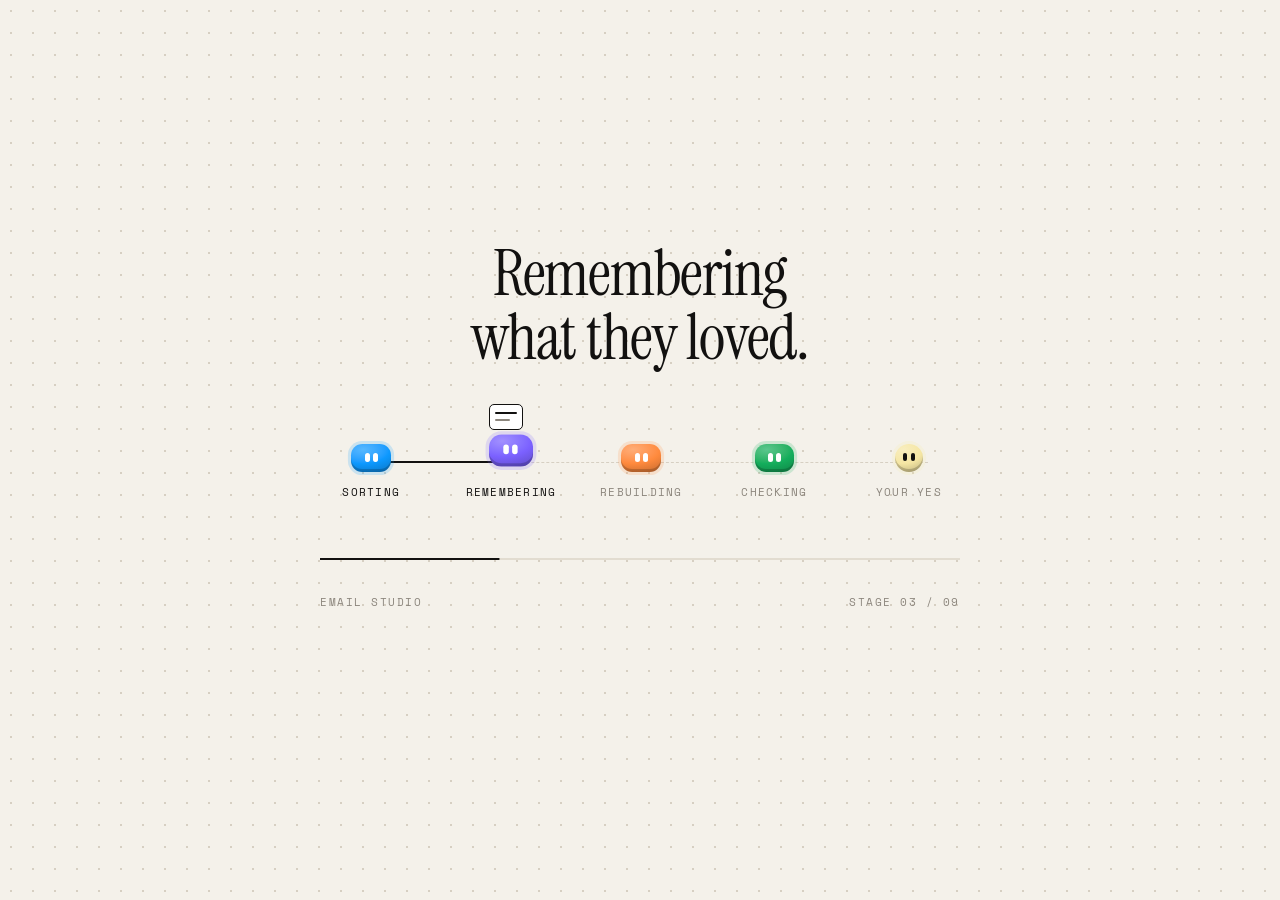
==== loader.html @ bc4050d3 "Email Studio site v3: pixel intro, retro installer, HOT landing style, agent crew, loader page Co-Au" ====
<!doctype html>
<html lang="en">
<head>
<meta charset="utf-8">
<meta name="viewport" content="width=device-width, initial-scale=1, viewport-fit=cover">
<title>Email Studio · running</title>
<meta name="robots" content="noindex, nofollow">
<link rel="icon" href="dfy-mark.svg" type="image/svg+xml">
<link rel="preconnect" href="https://fonts.googleapis.com">
<link rel="preconnect" href="https://fonts.gstatic.com" crossorigin>
<link rel="stylesheet" href="https://fonts.googleapis.com/css2?family=Figtree:wght@400;600&family=Instrument+Serif:ital@0;1&family=Space+Mono&display=swap">
<link rel="stylesheet" href="style.css">
<style>
/* Minimal loader: one email walks past the five agents to you, once. It ends on its last frame and stays there. */
body{min-height:100svh;display:grid;place-items:center}
.L{width:min(640px,90vw);display:grid;gap:34px;justify-items:center;text-align:center}
.L h1{font-size:clamp(40px,6vw,64px);line-height:1;min-height:2.05em;display:grid;align-items:end}
.L h1 em{font-style:italic}
.row{position:relative;width:100%;height:120px}
.row .rail{position:absolute;left:5%;right:5%;top:58px;border-top:1.5px dashed var(--dot)}
.row .rail i{position:absolute;left:0;top:-1.5px;height:1.5px;width:100%;background:var(--ink);transform-origin:left;transform:scaleX(0)}
.st{position:absolute;top:40px;width:80px;margin-left:-40px;display:grid;justify-items:center;gap:12px}
.st .bot{animation:none;transition:transform .45s var(--spring)}
.st.hit .bot{transform:translateY(-8px) scale(1.1)}
.st span{font:400 10.5px var(--mono);letter-spacing:.12em;text-transform:uppercase;color:var(--mute);transition:color .3s}
.st.hit span,.st.done span{color:var(--ink)}
.mail{position:absolute;top:0;width:34px;height:26px;margin-left:-17px;border-radius:5px;background:#fff;border:1.5px solid var(--ink);transition:left .55s cubic-bezier(.2,.7,.1,1),background .3s}
.mail::before,.mail::after{content:"";position:absolute;left:5px;right:5px;height:2.5px;border-radius:2px;background:var(--ink);top:7px}
.mail::after{top:14px;right:12px;background:var(--mute)}
.mail.ok{background:var(--lime)}
.meta{display:flex;justify-content:space-between;width:100%;font:400 11px var(--mono);letter-spacing:.14em;text-transform:uppercase;color:var(--mute)}
.line{width:100%;height:2px;background:var(--line)}.line i{display:block;height:100%;background:var(--ink);transform-origin:left;transform:scaleX(0)}
.again{appearance:none;border:0;background:none;font:400 11px var(--mono);letter-spacing:.14em;text-transform:uppercase;color:var(--mute);cursor:pointer;opacity:0;transition:opacity .5s}
.again.on{opacity:1}
</style>
</head>
<body class="dots">
<main class="L" aria-live="polite">
  <h1 id="say">The studio is running.</h1>
  <div class="row" id="row"><span class="rail"><i id="rail"></i></span><span class="mail" id="mail"></span></div>
  <div class="line"><i id="bar"></i></div>
  <div class="meta"><span>email studio</span><span id="n">stage 01 / 09</span></div>
  <button class="again" id="again" type="button">Play again</button>
</main>
<script>
(function () {
  "use strict";
  var RM = matchMedia("(prefers-reduced-motion: reduce)").matches;
  var A = [["sorter", "sorting"], ["librarian", "remembering"], ["maker", "rebuilding"], ["reviewer", "checking"], ["you", "your yes"]];
  var X = [8, 29, 50, 71, 92], row = document.getElementById("row"), mail = document.getElementById("mail");
  var say = document.getElementById("say"), n = document.getElementById("n"), bar = document.getElementById("bar"), rail = document.getElementById("rail"), again = document.getElementById("again");
  var lines = ["The studio is running.", "Reading the board.", "Remembering what they loved.", "Rebuilding from approved rows.", "Checking the evidence.", "Ready for <em>your yes.</em>"];
  var sts = A.map(function (a, i) {
    var d = document.createElement("div"); d.className = "st"; d.style.left = X[i] + "%";
    d.innerHTML = '<span class="bot ' + a[0] + '" style="--s:.62"><i class="eye"></i><i class="eye"></i></span><span>' + a[1] + "</span>";
    row.appendChild(d); return d;
  });
  var STEP = 900, TOTAL = STEP * 5; // the run lasts exactly 4.5 s, then it stops on its last frame
  function play() {
    again.classList.remove("on"); mail.classList.remove("ok"); sts.forEach(function (s) { s.classList.remove("hit", "done"); });
    say.innerHTML = lines[0]; mail.style.left = X[0] + "%";
    var t0 = performance.now();
    (function f(now) {
      var t = Math.min(1, (now - t0) / TOTAL);
      bar.style.transform = "scaleX(" + t + ")"; rail.style.transform = "scaleX(" + t + ")";
      n.textContent = t < 1 ? "stage " + String(1 + Math.floor(t * 9)).padStart(2, "0") + " / 09" : "done";
      var k = Math.min(4, Math.floor(t * 5));
      if (sts[k] && !sts[k].classList.contains("hit") && t < 1) {
        sts.forEach(function (s, j) { s.classList.toggle("hit", j === k); if (j < k) s.classList.add("done"); });
        mail.style.left = X[k] + "%"; say.innerHTML = lines[k + 1 <= 4 ? k + 1 : 4];
      }
      if (t < 1) requestAnimationFrame(f);
      else { sts.forEach(function (s) { s.classList.remove("hit"); s.classList.add("done"); }); mail.classList.add("ok"); say.innerHTML = lines[5]; again.classList.add("on"); }
    })(t0);
  }
  if (RM) { bar.style.transform = rail.style.transform = "scaleX(1)"; mail.style.left = X[4] + "%"; mail.classList.add("ok"); say.innerHTML = lines[5]; n.textContent = "done"; sts.forEach(function (s) { s.classList.add("done"); }); }
  else play();
  again.addEventListener("click", play);
})();
</script>
</body>
</html>
---- style.css ----
/* Email Studio site v3. Hall Of Templates landing language (cream dot grid, Instrument Serif, Figtree, Space Mono, Caveat,
   lime, Figma blue, named cursors, AI bots) + DFY green for buying + a dithered pixel scene and a retro installer.
   Tokens from halloftemplates.com :root (Nov 10, 2026) and visual-library/tokens/dfy.css. No dashes in copy. */
:root{
  --paper:#F4F1EA;--paper2:#ECE7DC;--card:#fff;--ink:#121110;--ink2:#4B4741;--mute:#8C867D;--line:#E2DCD0;--dot:#D6CFC2;
  --y:#F5E6A3;--lime:#C9F135;--blue:#0D99FF;--purple:#7B61FF;--lav:#D4C8F0;--pink:#E8447A;--green:#14AE5C;--orange:#FF8A3D;
  --cta:#1fa45a;--cta-hi:#18914e;--dfy:#17904f;--mint:#e8f4ed;
  --crt:#3e70d6;--crt2:#244caa;--beige:#eae5d6;--beige2:#c4bdaa;
  --serif:"Instrument Serif",Georgia,serif;--sans:Figtree,system-ui,sans-serif;--mono:"Space Mono",ui-monospace,monospace;--hand:Caveat,cursive;--pixel:"Pixelify Sans","Space Mono",monospace;
  --ease:cubic-bezier(.2,.7,.1,1);--spring:cubic-bezier(.34,1.5,.5,1);--gut:clamp(16px,4vw,40px);
  --sh:0 1px 2px rgba(18,17,16,.05),0 14px 34px -20px rgba(18,17,16,.28);--sh2:0 30px 60px -30px rgba(18,17,16,.45);
}
*{box-sizing:border-box}
html{scroll-behavior:smooth;-webkit-text-size-adjust:100%}
body{margin:0;background:var(--paper);color:var(--ink);font:400 17px/1.55 var(--sans);overflow-x:clip}
body.locked{overflow:hidden}
img,svg,canvas{display:block;max-width:100%}
a{color:inherit}
.w{max-width:1200px;margin:0 auto;padding-inline:var(--gut)}
.dots{background-image:radial-gradient(var(--dot) 1.1px,transparent 1.2px);background-size:22px 22px}
.lab{font:400 11.5px/1 var(--mono);letter-spacing:.16em;text-transform:uppercase;color:var(--mute)}
.pill{display:inline-flex;align-items:center;gap:8px;padding:8px 14px;border-radius:999px;background:var(--card);border:1px solid var(--line);font:500 13.5px var(--sans);color:var(--ink2);box-shadow:var(--sh)}
.pill .live{width:8px;height:8px;border-radius:50%;background:var(--green);box-shadow:0 0 0 0 rgba(20,174,92,.5);animation:ping 2s infinite}
@keyframes ping{0%{box-shadow:0 0 0 0 rgba(20,174,92,.5)}80%,100%{box-shadow:0 0 0 9px rgba(20,174,92,0)}}
.tagm{display:inline-flex;gap:8px;align-items:center;padding:5px 10px;border:1px solid var(--line);border-radius:999px;font:400 11px var(--mono);letter-spacing:.12em;text-transform:uppercase;color:var(--ink);background:var(--card)}
h1,h2,h3{font-family:var(--serif);font-weight:400;letter-spacing:-.02em;margin:0;text-wrap:balance}
h1 em,h2 em,h3 em{font-style:italic}
h2{font-size:clamp(42px,6.2vw,84px);line-height:.96}
.lede{font-size:clamp(17px,1.5vw,20px);color:var(--ink2);max-width:58ch;margin:0;text-wrap:pretty}
.hand{font:500 22px/1.1 var(--hand);color:var(--ink2)}
.sec{padding-block:clamp(90px,12vw,170px);position:relative}
.head{display:grid;gap:18px;justify-items:center;text-align:center;margin:0 auto clamp(44px,6vw,80px);max-width:900px}
.head .lede{text-align:center}
mark.ph{background:#fff3a6;color:#4b3c00;padding:0 .25em;border-radius:4px}
:focus-visible{outline:2px solid var(--blue);outline-offset:3px;border-radius:6px}
.btn{display:inline-flex;align-items:center;justify-content:center;gap:10px;min-height:52px;padding:0 24px;border-radius:999px;font:600 16px var(--sans);text-decoration:none;transition:transform .35s var(--spring),box-shadow .3s,background .2s;white-space:nowrap;cursor:pointer;border:0}
.btn-ink{background:var(--ink);color:#fff}
.btn-ink:hover{transform:translateY(-2px);box-shadow:var(--sh2)}
.btn-buy{background:var(--cta);color:#fff;box-shadow:0 8px 24px -10px rgba(31,164,90,.55),inset 0 1px 0 rgba(255,255,255,.25)}
.btn-buy:hover{background:var(--cta-hi);transform:translateY(-2px)}
.btn-ghost{background:var(--card);color:var(--ink);border:1px solid var(--line)}
.btn-ghost:hover{transform:translateY(-2px);box-shadow:var(--sh)}
.btn .arr{transition:transform .3s var(--ease)}.btn:hover .arr{transform:translateX(4px)}

/* nav */
.nav{position:fixed;top:14px;left:50%;z-index:60;transform:translateX(-50%);width:min(940px,calc(100% - 24px));display:flex;align-items:center;justify-content:space-between;gap:14px;padding:8px 8px 8px 20px;border-radius:999px;background:rgba(255,255,255,.86);backdrop-filter:blur(14px) saturate(1.3);-webkit-backdrop-filter:blur(14px) saturate(1.3);box-shadow:0 1px 0 rgba(18,17,16,.04),0 16px 40px -20px rgba(18,17,16,.3);transition:transform .6s var(--ease),opacity .6s}
.nav.hide{transform:translate(-50%,-140%);opacity:0}
.brand{display:flex;align-items:center;gap:10px;font:400 21px var(--serif);text-decoration:none;white-space:nowrap}
.brand .bot{--s:.42}
.nav-links{display:flex;gap:22px;font-size:14.5px;color:var(--ink2)}
.nav-links a{text-decoration:none;padding:6px 0;border-bottom:1.5px solid transparent;transition:border-color .25s,color .2s}
.nav-links a:hover{color:var(--ink);border-color:var(--ink)}
.nav .btn{min-height:42px;padding:0 18px;font-size:14px}
@media (max-width:900px){.nav-links{display:none}.nav{padding-left:14px}}

/* AI bots (agents) */
.bot{--c:var(--ink);--s:1;position:relative;display:inline-block;width:calc(64px*var(--s));height:calc(46px*var(--s));flex:none;border-radius:calc(18px*var(--s));background:radial-gradient(120% 90% at 30% 20%,color-mix(in srgb,var(--c) 70%,#fff) 0%,var(--c) 55%,color-mix(in srgb,var(--c) 80%,#000) 100%);box-shadow:inset 0 -3px 0 rgba(0,0,0,.18),0 0 0 calc(5px*var(--s)) color-mix(in srgb,var(--c) 18%,transparent);animation:bob 3.2s var(--ease) infinite;animation-delay:var(--d,0s)}
.bot .eye{position:absolute;top:32%;width:calc(8px*var(--s));height:calc(15px*var(--s));border-radius:99px;background:#fff;animation:blink 4.6s infinite;animation-delay:var(--d,0s)}
.bot .eye:first-child{left:34%}.bot .eye:nth-child(2){right:34%}
.bot.look .eye{transform:translateX(calc(3px*var(--s)))}
.bot .acc{position:absolute;pointer-events:none}
@keyframes bob{0%,100%{transform:translateY(0)}50%{transform:translateY(calc(-4px*var(--s)))}}
@keyframes blink{0%,46%,50%,100%{transform:scaleY(1)}48%{transform:scaleY(.1)}}
.bot.sorter{--c:var(--blue)}.bot.librarian{--c:var(--purple)}.bot.maker{--c:var(--orange)}.bot.reviewer{--c:var(--green)}.bot.lead{--c:#2c2a27}
.bot.lead::after{content:"";position:absolute;inset:calc(-6px*var(--s));border-radius:calc(22px*var(--s));border:calc(2px*var(--s)) solid var(--lime)}
.bot.you{--c:var(--y);border-radius:50%;width:calc(46px*var(--s))}
.bot.you .eye{background:var(--ink);width:calc(6px*var(--s));height:calc(12px*var(--s));top:34%}
.bot.you .eye:first-child{left:30%}.bot.you .eye:nth-child(2){right:30%}

/* cursors */
.cur{position:absolute;z-index:6;pointer-events:none;display:flex;align-items:flex-start;gap:2px;transition:transform 1.2s var(--ease)}
.cur svg{width:16px;height:16px;filter:drop-shadow(0 1px 1px rgba(0,0,0,.2))}
.cur b{margin-top:12px;padding:4px 9px;border-radius:999px;font:600 12px var(--sans);color:#fff;background:var(--c,var(--green));white-space:nowrap}

/* INTRO */
.intro{position:fixed;inset:0;z-index:100;background:var(--paper);overflow:hidden;--r:0px}
.intro.opening{-webkit-mask:radial-gradient(circle at var(--mx,50%) var(--my,50%),transparent var(--r),#000 calc(var(--r) + 1px));mask:radial-gradient(circle at var(--mx,50%) var(--my,50%),transparent var(--r),#000 calc(var(--r) + 1px))}
.intro.gone{display:none}
.skip{position:absolute;right:16px;bottom:16px;z-index:5;appearance:none;border:1px solid rgba(18,17,16,.15);background:rgba(255,255,255,.85);border-radius:999px;padding:9px 14px;font:400 11px var(--mono);letter-spacing:.12em;text-transform:uppercase;color:var(--ink);cursor:pointer}
/* loader */
.ld{position:absolute;inset:0;display:grid;place-items:center;transition:opacity .5s}
.ld-in{display:grid;justify-items:center;gap:26px;width:min(560px,88vw)}
.ld-track{position:relative;width:100%;height:96px}
.ld-track .rail{position:absolute;left:4%;right:4%;top:50%;border-top:1.5px dashed var(--dot)}
.ld-track .bot{position:absolute;top:50%;margin-top:-18px;animation:none;transition:transform .35s var(--spring)}
.ld-track .bot.hit{transform:translateY(-6px) scale(1.12)}
.ld-chip{position:absolute;top:0;width:30px;height:22px;border-radius:4px;background:#fff;border:1.5px solid var(--ink);transition:left .5s var(--ease)}
.ld-chip::before,.ld-chip::after{content:"";position:absolute;left:4px;right:4px;height:2px;background:var(--ink);top:5px;border-radius:2px}
.ld-chip::after{top:10px;right:9px;background:var(--mute)}
.ld-chip.ok{background:var(--lime)}
.ld-meta{display:flex;justify-content:space-between;width:100%;font:400 11px var(--mono);letter-spacing:.14em;text-transform:uppercase;color:var(--mute)}
.ld-bar{width:100%;height:2px;background:var(--line);overflow:hidden;border-radius:2px}
.ld-bar i{display:block;height:100%;width:100%;background:var(--ink);transform-origin:left;transform:scaleX(0)}
/* scene */
.scn{position:absolute;inset:0;transform-origin:var(--ox,50%) var(--oy,50%);will-change:transform}
.scn canvas{width:100%;height:100%;image-rendering:pixelated;image-rendering:crisp-edges}
.scn-cap{position:absolute;left:50%;bottom:9%;transform:translateX(-50%);width:min(780px,88vw);background:#fff;padding:clamp(18px,3vw,32px) clamp(20px,3.4vw,40px);font:400 clamp(28px,4.4vw,58px)/1.05 var(--pixel);color:var(--ink);letter-spacing:-.01em;transition:opacity .4s}
.scn-cap small{display:block;margin-top:14px;font:400 14px var(--sans);color:var(--ink2)}
/* retro installer */
.rt{position:absolute;inset:0;display:grid;place-items:center;padding:clamp(10px,3vw,40px);opacity:0;transition:opacity .7s;background:var(--crt);background-image:repeating-conic-gradient(rgba(255,255,255,.07) 0 25%,transparent 0 50%);background-size:4px 4px}
.rt::after{content:"";position:absolute;inset:0;pointer-events:none;background:repeating-linear-gradient(rgba(0,0,0,.08) 0 1px,transparent 1px 3px)}
.rt.on{opacity:1}
.rwin{width:min(900px,100%);background:var(--paper);border:2px solid var(--ink);box-shadow:6px 6px 0 rgba(18,17,16,.55);font:400 13px/1.45 var(--mono);color:var(--ink);transform:scale(.96);transition:transform .5s var(--spring)}
.rt.on .rwin{transform:none}
.rbar{display:flex;align-items:center;gap:10px;height:30px;padding:0 8px;border-bottom:2px solid var(--ink);background:repeating-linear-gradient(var(--paper) 0 2px,var(--ink) 2px 3px)}
.rbar b{background:var(--paper);padding:0 10px;font:400 15px var(--pixel);margin:0 auto}
.rbar i{width:14px;height:14px;border:2px solid var(--ink);background:var(--paper)}
.rbody{display:grid;grid-template-columns:minmax(0,.95fr) minmax(0,1.05fr)}
.rpane{padding:14px 16px;min-width:0}
.rpane+.rpane{border-left:2px solid var(--ink)}
.rpane h4{margin:0 0 10px;font:400 15px var(--pixel);display:flex;justify-content:space-between}
.rstep{display:flex;gap:8px;padding:3px 0;color:var(--mute);white-space:nowrap;overflow:hidden;text-overflow:ellipsis}
.rstep.go{color:var(--ink)}.rstep.ok{color:var(--ink)}
.rstep .bx{flex:none}
.rprog{margin-top:12px;height:18px;border:2px solid var(--ink);padding:2px;display:flex;gap:2px}
.rprog i{flex:1;background:var(--blue);opacity:0;transition:opacity .1s}
.rprog i.on{opacity:1}
.feed{display:grid;grid-template-columns:96px 1fr;gap:12px}
.mini{background:#fff;border:2px solid var(--ink);height:178px;padding:6px;display:grid;align-content:start;gap:4px}
.mini i{display:block;height:var(--h,10px);background:var(--bg,#ddd);transform:scaleX(0);transform-origin:left;transition:transform .35s var(--ease)}
.mini i.on{transform:none}
.log{height:178px;overflow:hidden;display:flex;flex-direction:column;justify-content:flex-end;gap:3px;font-size:11.5px}
.log div{display:flex;gap:6px;align-items:center;animation:in .3s var(--ease)}
.log .bot{--s:.24;animation:none}
.log em{font-style:normal;color:var(--mute)}
@keyframes in{from{opacity:0;transform:translateY(6px)}}
.rfoot{display:flex;justify-content:space-between;align-items:center;gap:12px;padding:10px 16px;border-top:2px solid var(--ink)}
.rbtn{font:400 15px var(--pixel);padding:6px 16px;border:2px solid var(--ink);background:var(--paper);box-shadow:3px 3px 0 var(--ink);color:var(--ink);opacity:.35;transition:opacity .3s}
.rbtn.ready{opacity:1;background:var(--lime)}
.rbtn.press{transform:translate(3px,3px);box-shadow:none}
.rt .cur{left:0;top:0}
@media (max-width:720px){.rbody{grid-template-columns:1fr}.rpane+.rpane{border-left:0;border-top:2px solid var(--ink)}.rstep:nth-child(n+7){display:none}.mini,.log{height:120px}}

/* HERO */
.hero{position:relative;min-height:100svh;padding:120px 0 60px;overflow:hidden}
.hero-c{position:relative;z-index:3;display:grid;justify-items:center;text-align:center;gap:22px}
.hero h1{font-size:clamp(58px,9.4vw,136px);line-height:.9;letter-spacing:-.035em}
.hero h1 .l{display:block;overflow:hidden;padding-bottom:.07em}
.hero h1 .l>span{display:inline-block;transform:translateY(105%);transition:transform 1.1s var(--ease)}
.hero.in h1 .l>span{transform:none}.hero h1 .l:nth-child(2)>span{transition-delay:.1s}
.hero .lede{text-align:center}
.hero .fade{opacity:0;transform:translateY(14px);transition:opacity .9s var(--ease),transform .9s var(--ease)}
.hero.in .fade{opacity:1;transform:none}.hero.in .f2{transition-delay:.25s}.hero.in .f3{transition-delay:.4s}.hero.in .f4{transition-delay:.55s}
.ctas{display:flex;flex-wrap:wrap;gap:10px;justify-content:center}
.note{font-size:13.5px;color:var(--mute)}.note b{color:var(--ink)}
.art{position:relative;z-index:2;margin:clamp(40px,6vw,64px) auto 0;width:min(1120px,calc(100% - 2*var(--gut)));aspect-ratio:16/7.2;border-radius:24px;overflow:hidden;box-shadow:var(--sh2);background:#3b6fd0}
.art canvas{width:100%;height:100%;image-rendering:pixelated;image-rendering:crisp-edges}
.art .screen{position:absolute;background:#2a56b8;overflow:hidden;display:grid;place-items:center}
.art .screen .mini{width:62%;height:auto;aspect-ratio:3/4;border-width:1.5px;padding:4%;gap:5%;border-color:#13285e}
.art .scap{position:absolute;left:3%;bottom:6%;background:#fff;padding:12px 16px;font:400 clamp(15px,1.8vw,22px)/1.1 var(--pixel);max-width:46%}
.art .scap small{display:block;font:400 11px var(--mono);letter-spacing:.12em;text-transform:uppercase;color:var(--mute);margin-top:6px}
@media (max-width:700px){.art{aspect-ratio:4/5}.art .scap{max-width:80%}}
.float{position:absolute;z-index:1;pointer-events:none}
.fcard{width:150px;background:#fff;border-radius:6px;box-shadow:var(--sh);padding:7px;transform:rotate(var(--rot,0deg));animation:fl 7s var(--ease) infinite alternate;animation-delay:var(--d,0s)}
.fcard .t{font:400 10px var(--mono);color:var(--mute);margin:-20px 0 8px;letter-spacing:.04em}
.fcard i{display:block;border-radius:2px;margin-bottom:5px;height:var(--h,10px);background:var(--bg,#eee)}
@keyframes fl{to{transform:rotate(var(--rot,0deg)) translateY(-12px)}}
.sel{position:absolute;inset:-6px;border:1.5px solid var(--blue)}
.sel::before{content:attr(data-n);position:absolute;top:-22px;left:-1.5px;background:var(--blue);color:#fff;font:600 11px var(--sans);padding:3px 7px;white-space:nowrap}
.note-hand{position:absolute;z-index:2;font:500 21px/1 var(--hand);color:var(--ink2);transform:rotate(-4deg)}
@media (max-width:1000px){.float.hide-m{display:none}}

/* agents */
.crew{display:grid;grid-template-columns:repeat(5,minmax(0,1fr));gap:14px}
.agent{position:relative;background:var(--card);border:1px solid var(--line);border-radius:22px;padding:22px 18px 18px;display:grid;gap:12px;align-content:start;box-shadow:var(--sh);transition:transform .5s var(--spring),box-shadow .4s}
.agent:hover{transform:translateY(-8px);box-shadow:var(--sh2)}
.agent .stage{height:96px;border-radius:14px;background:var(--paper);display:grid;place-items:center;position:relative;overflow:hidden}
.agent h3{font-size:30px;line-height:1}
.agent .role{font:400 11px var(--mono);letter-spacing:.12em;text-transform:uppercase;color:var(--mute)}
.agent p{margin:0;font-size:14.5px;color:var(--ink2)}
.agent .poem{font:italic 400 19px/1.2 var(--serif);color:var(--ink)}
.chips{display:flex;flex-wrap:wrap;gap:5px}
.chip{font:400 11px var(--mono);padding:4px 8px;border-radius:999px;background:var(--paper);color:var(--ink2);border:1px solid var(--line)}
/* agent props */
.prop{position:absolute;pointer-events:none}
.cards3 i{position:absolute;width:20px;height:26px;border-radius:3px;background:#fff;border:1.5px solid var(--ink);left:0;top:0;transition:transform .6s var(--spring)}
.agent:hover .cards3 i:nth-child(1){transform:translate(-26px,-4px) rotate(-14deg)}
.agent:hover .cards3 i:nth-child(3){transform:translate(26px,-4px) rotate(14deg)}
.books i{position:absolute;bottom:0;width:10px;border-radius:2px;border:1.5px solid var(--ink);transition:transform .5s var(--spring)}
.agent:hover .books i{transform:translateY(-6px)}
.agent:hover .books i:nth-child(2){transition-delay:.06s}.agent:hover .books i:nth-child(3){transition-delay:.12s}
.stamp{width:34px;height:34px;border-radius:50%;border:2px solid var(--green);display:grid;place-items:center;color:var(--green);font:700 16px var(--sans);transform:rotate(-12deg) scale(.6);opacity:0;transition:transform .5s var(--spring),opacity .3s}
.agent:hover .stamp{transform:rotate(-12deg) scale(1);opacity:1}
.rows i{display:block;width:30px;height:7px;margin:3px 0;border-radius:2px;background:var(--orange);opacity:.35;transition:opacity .3s,transform .5s var(--spring)}
.agent:hover .rows i{opacity:1}.agent:hover .rows i:nth-child(2){transform:translateX(8px)}
.ring{width:84px;height:84px;border-radius:50%;border:1.5px dashed var(--line);animation:spin 14s linear infinite}
@keyframes spin{to{transform:rotate(360deg)}}
@media (max-width:1060px){.crew{grid-template-columns:repeat(3,minmax(0,1fr))}}
@media (max-width:640px){.crew{grid-template-columns:1fr 1fr}.agent h3{font-size:26px}}

/* journey (9 stages) */
.journey{display:grid;grid-template-columns:minmax(0,1.08fr) minmax(0,.92fr);gap:clamp(24px,4vw,56px);align-items:start}
.map{position:sticky;top:96px;border-radius:24px;border:1px solid var(--line);background:var(--card);aspect-ratio:1/1;overflow:hidden}
.map svg{width:100%;height:100%}
.map .edge{fill:none;stroke:var(--dot);stroke-width:2;stroke-dasharray:5 6}
.map .edge.lit{stroke:var(--ink);stroke-dasharray:none}
.map .nd circle{transition:r .5s var(--spring),fill .4s}
.map .nd text{font:400 12.5px var(--sans);fill:var(--ink);text-anchor:middle}
.map .nd .k{font:400 9.5px var(--mono);fill:var(--mute);letter-spacing:.08em}
.map .nd.on text{font-weight:700}
.map .walker{transition:transform .9s var(--spring)}
.stops{display:grid}
.stop{min-height:62vh;display:grid;align-content:center;gap:12px;padding:30px 0;border-top:1px solid var(--line);opacity:.32;transition:opacity .5s}
.stop.on{opacity:1}
.stop .k{display:flex;align-items:center;gap:10px}
.stop .bot{--s:.42}
.stop h3{font-size:clamp(36px,3.8vw,52px);line-height:.98}
.stop p{margin:0;color:var(--ink2);max-width:48ch}
.io{display:grid;grid-template-columns:auto 1fr;gap:4px 14px;font:400 12.5px/1.5 var(--mono);color:var(--ink2);padding:12px 14px;border-radius:14px;background:var(--paper2)}
.io b{font-weight:400;color:var(--mute);text-transform:uppercase;letter-spacing:.1em;font-size:10.5px;padding-top:2px}
@media (max-width:960px){.journey{grid-template-columns:1fr}.map{top:70px;z-index:4;aspect-ratio:auto;height:min(34vh,290px);box-shadow:var(--sh)}.stop{min-height:58vh;align-content:end;padding-bottom:10vh}}

/* live studio window (HOT memory widget style) */
.hall{max-width:1060px;margin:0 auto;background:var(--card);border:1px solid var(--line);border-radius:24px;box-shadow:var(--sh2);overflow:hidden}
.hall-bar{display:flex;align-items:center;justify-content:space-between;gap:12px;padding:12px 18px;border-bottom:1px solid var(--line);font:400 12px var(--mono);color:var(--mute)}
.hall-bar .d{display:flex;gap:6px}.hall-bar .d i{width:10px;height:10px;border-radius:50%;background:var(--line)}
.hall-body{display:grid;grid-template-columns:1fr auto 1fr;gap:20px;align-items:center;padding:24px 20px}
.brief{background:var(--paper);border:1px solid var(--line);border-radius:16px;padding:14px;display:grid;gap:8px;min-height:150px;align-content:start}
.brief .top{display:flex;gap:10px;align-items:center}
.brief .ic{width:44px;height:44px;border-radius:12px;background:var(--lime);display:grid;place-items:center;font:700 13px var(--mono)}
.brief .typing{font:400 13px var(--mono);color:var(--ink)}
.brief .typing::after{content:"";display:inline-block;width:7px;height:14px;background:var(--ink);vertical-align:-2px;margin-left:2px;animation:bl 1s steps(2) infinite}
@keyframes bl{50%{opacity:0}}
.core{display:grid;justify-items:center;gap:10px;position:relative}
.core .bot{--s:1.4}
.core .halo{position:absolute;width:150px;height:150px;border-radius:50%;top:50%;left:50%;transform:translate(-50%,-62%);border:1px solid var(--line);animation:pulse 2.6s var(--ease) infinite}
@keyframes pulse{0%{transform:translate(-50%,-62%) scale(.7);opacity:1}100%{transform:translate(-50%,-62%) scale(1.3);opacity:0}}
.core .st{font:400 10.5px var(--mono);letter-spacing:.12em;text-transform:uppercase;color:var(--mute);text-align:center}
.core .st b{color:var(--ink);font-weight:700}
.out{display:grid;gap:8px;align-content:start;min-height:150px}
.out .o{display:flex;gap:10px;align-items:center;background:#fff;border:1px solid var(--line);border-radius:12px;padding:10px 12px;font-size:14px;opacity:0;transform:translateX(10px);transition:opacity .4s,transform .5s var(--spring)}
.out .o.on{opacity:1;transform:none}
.out .o i{width:18px;height:18px;border-radius:50%;background:var(--green);flex:none;display:grid;place-items:center;color:#fff;font:700 11px var(--sans);font-style:normal}
.mem{display:flex;gap:8px;align-items:center;padding:14px 18px;border-top:1px solid var(--line)}
.mem .lab{white-space:nowrap}
.mem .slots{display:grid;grid-template-columns:repeat(9,1fr);gap:6px;flex:1}
.mem .slots i{height:28px;border-radius:8px;border:1px dashed var(--dot);transition:background .4s,border-color .4s}
.mem .slots i.on{background:var(--lime);border-color:transparent}
@media (max-width:820px){.hall-body{grid-template-columns:1fr}.core{order:-1}}

/* posters */
.board{columns:3 300px;column-gap:16px}
.poster{break-inside:avoid;margin:0 0 16px;position:relative;overflow:hidden;background:#fff;color:var(--ink);padding:clamp(22px,2.6vw,30px);min-height:330px;display:flex;flex-direction:column;justify-content:space-between;gap:22px;border-radius:4px;transform:translateY(var(--py,0px)) rotate(var(--rot,0deg));box-shadow:var(--sh);opacity:0;translate:0 30px;transition:opacity .9s var(--ease),translate 1s var(--ease)}
.poster.in{opacity:1;translate:0 0}
.poster::before{content:"";position:absolute;top:-8px;left:50%;width:70px;height:20px;transform:translateX(-50%) rotate(-3deg);background:rgba(245,230,163,.85);z-index:2}
.poster h3{font-size:clamp(36px,4vw,54px);line-height:.88;letter-spacing:-.045em}
.poster p{margin:0;font-size:14px;line-height:1.45;max-width:30ch}
.poster .cap{font:400 10.5px/1.5 var(--mono);letter-spacing:.14em;text-transform:uppercase;display:flex;justify-content:space-between;gap:12px}
.poster.tall{min-height:450px}
.poster.lime{background:var(--lime)}.poster.ink{background:var(--ink);color:#f4f1ea}.poster.lav{background:var(--lav)}.poster.y{background:var(--y)}.poster.blue{background:var(--blue);color:#fff}.poster.pink{background:#f9b9cf}
.poster .pa{align-self:center;width:min(100%,250px)}
.poster .num{font:400 clamp(90px,10vw,140px)/.8 var(--serif);letter-spacing:-.05em}

/* demos */
.demo{display:grid;grid-template-columns:minmax(0,.8fr) minmax(0,1.2fr);gap:clamp(24px,4vw,56px);align-items:center}
.tabs{display:flex;flex-wrap:wrap;gap:8px;justify-content:center;margin-bottom:28px}
.tab{appearance:none;border:1px solid var(--line);background:var(--card);color:var(--ink);font:600 14px var(--sans);padding:10px 16px;border-radius:999px;cursor:pointer;display:inline-flex;gap:8px;align-items:center;transition:transform .3s var(--spring)}
.tab .bot{--s:.28;animation:none}
.tab:hover{transform:translateY(-2px)}
.tab[aria-selected=true]{background:var(--ink);color:#fff;border-color:var(--ink)}
.dcopy{display:grid;gap:14px}.dcopy h3{font-size:clamp(34px,3.8vw,52px);line-height:1}.dcopy p{margin:0;color:var(--ink2)}
.win{background:#fff;border:1px solid var(--line);border-radius:18px;overflow:hidden;box-shadow:var(--sh2)}
.wbar{display:flex;align-items:center;gap:7px;height:38px;padding:0 14px;border-bottom:1px solid var(--line);font:400 12px var(--mono);color:var(--mute)}
.wbar i{width:10px;height:10px;border-radius:50%;background:var(--line)}
.wbar span{margin-left:8px}
.term{background:#121110;color:#e8e3d8;font:13px/1.65 var(--mono);padding:16px 18px;min-height:340px;white-space:pre-wrap;word-break:break-word}
.term .p{color:var(--lime)}.term .c{color:#9a948a}.term .y{color:var(--y)}.term .v{color:#b9a8ff}
.term .caret{display:inline-block;width:8px;height:15px;background:#e8e3d8;vertical-align:-2px;animation:bl 1s steps(2) infinite}
.swatches{display:flex;gap:6px;margin:6px 0}
.swatches i{width:32px;height:32px;border-radius:7px;transform:scale(0);transition:transform .5s var(--spring)}
.swatches i.on{transform:none}
.split{display:grid;grid-template-columns:.9fr 1.1fr;gap:16px;padding:18px;min-height:340px;background:var(--paper)}
.split .em{background:#fff;border:1px solid var(--line);border-radius:6px;padding:8px;display:grid;gap:6px;align-content:start}
.split .em i{display:block;border-radius:3px;height:var(--h);background:var(--bg);outline:1.5px solid transparent;outline-offset:2px;transition:outline-color .3s}
.split .em i.hl{outline-color:var(--blue)}
.parts{display:grid;gap:7px;align-content:start}
.part{display:flex;align-items:center;gap:8px;background:#fff;border:1px solid var(--line);border-radius:10px;padding:8px 10px;font-size:13px;opacity:0;transform:translateX(14px);transition:opacity .4s,transform .6s var(--spring)}
.part.on{opacity:1;transform:none}
.part b{font:400 10px var(--mono);padding:3px 6px;border-radius:5px;text-transform:uppercase;letter-spacing:.06em}
.part.o b{background:var(--lime)}.part.m b{background:var(--lav)}.part.a b{background:#cfe9ff}
.check{padding:18px;min-height:340px;display:grid;gap:8px;align-content:start}
.ck{display:flex;align-items:center;gap:12px;padding:10px 12px;border-radius:12px;border:1px solid var(--line);font-size:14px;transition:background .3s}
.ck i{width:22px;height:22px;border-radius:50%;border:1.5px solid var(--dot);flex:none;transition:background .3s,border-color .3s,transform .5s var(--spring)}
.ck.ok{background:var(--mint)}.ck.ok i{background:var(--green);border-color:var(--green);transform:scale(1.08)}
.ck.sub{background:#fbf3df}.ck.sub i{background:#d9a441;border-color:#d9a441}
.ck small{margin-left:auto;font:400 10.5px var(--mono);color:var(--mute);text-transform:uppercase;letter-spacing:.08em}
.verdict{margin-top:6px;padding:14px;border-radius:12px;background:var(--ink);color:#fff;font-weight:700;display:flex;justify-content:space-between;opacity:0;transition:opacity .4s}
.verdict.on{opacity:1}
@media (max-width:960px){.demo{grid-template-columns:1fr}}

/* proof */
.proof{background:var(--ink);color:#f4f1ea}
.proof .lab{color:#9a948a}.proof .lede{color:#bdb6aa}
.stats{display:grid;grid-template-columns:repeat(4,minmax(0,1fr));gap:1px;background:rgba(255,255,255,.1);border-radius:22px;overflow:hidden}
.stat{background:var(--ink);padding:clamp(22px,3vw,34px);display:grid;gap:10px}
.stat b{font:400 clamp(50px,6vw,86px)/.9 var(--serif);letter-spacing:-.03em;color:#fff}
.stat span{font-size:14px;color:#bdb6aa}
.belt{display:grid;grid-template-columns:repeat(3,minmax(0,1fr));gap:12px;margin-top:22px}
.bar{border-radius:16px;background:rgba(255,255,255,.06);padding:16px;display:grid;gap:10px}
.bar .fill{height:8px;border-radius:4px;background:var(--lime);transform-origin:left;transform:scaleX(0);transition:transform 1.6s var(--ease)}
.belt.in .fill{transform:scaleX(var(--s))}
.bar b{font:400 clamp(30px,3.4vw,44px)/1 var(--serif);color:#fff}
.bar span{font-size:13px;color:#bdb6aa}
.src{font:400 12px var(--mono);color:#8c867d;margin-top:14px}
@media (max-width:860px){.stats{grid-template-columns:1fr 1fr}.belt{grid-template-columns:1fr}}

/* box + install */
.box{display:grid;grid-template-columns:repeat(3,minmax(0,1fr));gap:14px}
.item{background:var(--card);border:1px solid var(--line);border-radius:22px;padding:22px;display:grid;gap:10px;align-content:start;box-shadow:var(--sh);transition:transform .5s var(--spring)}
.item:hover{transform:translateY(-6px) rotate(-.5deg)}
.item .ic{width:52px;height:52px;border-radius:14px;display:grid;place-items:center;background:var(--bg,var(--lime))}
.item .ic svg{width:26px;height:26px}
.item h3{font-size:28px;line-height:1}
.item p{margin:0;color:var(--ink2);font-size:15px}
.item .fmt{font:400 11px var(--mono);letter-spacing:.1em;text-transform:uppercase;color:var(--mute)}
@media (max-width:900px){.box{grid-template-columns:1fr 1fr}}@media (max-width:560px){.box{grid-template-columns:1fr}}
.install{display:grid;grid-template-columns:minmax(0,.9fr) minmax(0,1.1fr);gap:clamp(24px,4vw,56px);align-items:center;margin-top:clamp(70px,9vw,120px)}
.install .term{min-height:290px}
@media (max-width:960px){.install{grid-template-columns:1fr}}

/* packages */
.pk{display:grid;grid-template-columns:repeat(3,minmax(0,1fr));gap:14px;align-items:stretch}
.pkg{background:var(--card);border:1px solid var(--line);border-radius:24px;padding:clamp(24px,2.6vw,32px);display:flex;flex-direction:column;gap:16px;box-shadow:var(--sh);position:relative;transition:transform .5s var(--spring)}
.pkg:hover{transform:translateY(-4px)}
.pkg.main{background:var(--ink);color:#f4f1ea;border-color:transparent;box-shadow:var(--sh2)}
.pkg .tier{display:flex;align-items:center;gap:10px}
.pkg .tier .bot{--s:.4}
.pkg h3{font-size:clamp(32px,3vw,40px);line-height:1}
.price{font:400 clamp(56px,6vw,76px)/.9 var(--serif);letter-spacing:-.03em}
.price small{font:500 15px var(--sans);letter-spacing:0;color:var(--mute);margin-left:6px}
.pkg ul{list-style:none;margin:0;padding:0;display:grid;gap:10px;font-size:15px}
.pkg li{display:grid;grid-template-columns:18px 1fr;gap:10px}
.pkg li::before{content:"";width:16px;height:16px;margin-top:3px;border-radius:50%;background:var(--lime)}
.pkg .btn{margin-top:auto}
.pkg .note{color:var(--mute)}
.pkg.main .note{color:#9a948a}
.badge{position:absolute;top:-12px;left:50%;transform:translateX(-50%);font:400 11px var(--mono);letter-spacing:.12em;text-transform:uppercase;background:var(--lime);color:var(--ink);padding:6px 12px;border-radius:999px;white-space:nowrap}
@media (max-width:960px){.pk{grid-template-columns:1fr}}

/* faq + closer */
.faq{display:grid;gap:10px;max-width:860px;margin:0 auto}
.faq details{background:var(--card);border:1px solid var(--line);border-radius:18px;padding:0 22px}
.faq summary{list-style:none;cursor:pointer;padding:20px 0;font:600 17px var(--sans);display:flex;justify-content:space-between;gap:16px}
.faq summary::-webkit-details-marker{display:none}
.faq summary::after{content:"+";font:400 28px/0.8 var(--serif);transition:transform .4s var(--spring)}
.faq details[open] summary::after{transform:rotate(45deg)}
.faq details p{margin:0 0 20px;color:var(--ink2)}
.closer{display:grid;justify-items:center;text-align:center;gap:26px}
.closer h2{font-size:clamp(52px,8vw,118px);line-height:.9}
.closer .art{width:min(560px,100%);aspect-ratio:16/10;margin:0}
footer{border-top:1px solid var(--line);padding-block:32px 56px;font-size:14px;color:var(--mute)}
footer .w{display:flex;flex-wrap:wrap;justify-content:space-between;gap:16px}

/* reveals */
.rv{opacity:0;transform:translateY(22px);transition:opacity .9s var(--ease),transform 1s var(--ease)}
.rv.in{opacity:1;transform:none}.rv.d1{transition-delay:.1s}.rv.d2{transition-delay:.2s}.rv.d3{transition-delay:.3s}.rv.d4{transition-delay:.4s}
.ws .wd{display:inline-block;overflow:hidden;vertical-align:top;padding-bottom:.08em;margin-bottom:-.08em}
.ws .wd>span{display:inline-block;transform:translateY(105%);transition:transform .9s var(--ease);transition-delay:calc(var(--i)*40ms)}
.ws.in .wd>span{transform:none}

@media (prefers-reduced-motion:reduce){
  *,*::before,*::after{animation:none!important;transition:none!important}
  .rv,.hero .fade,.poster,.out .o,.part{opacity:1!important;transform:none!important;translate:0 0!important}
  .hero h1 .l>span,.ws .wd>span{transform:none!important}
  .intro{display:none}
}
@media (max-width:720px){.rt{align-items:start;padding-top:12vh}}
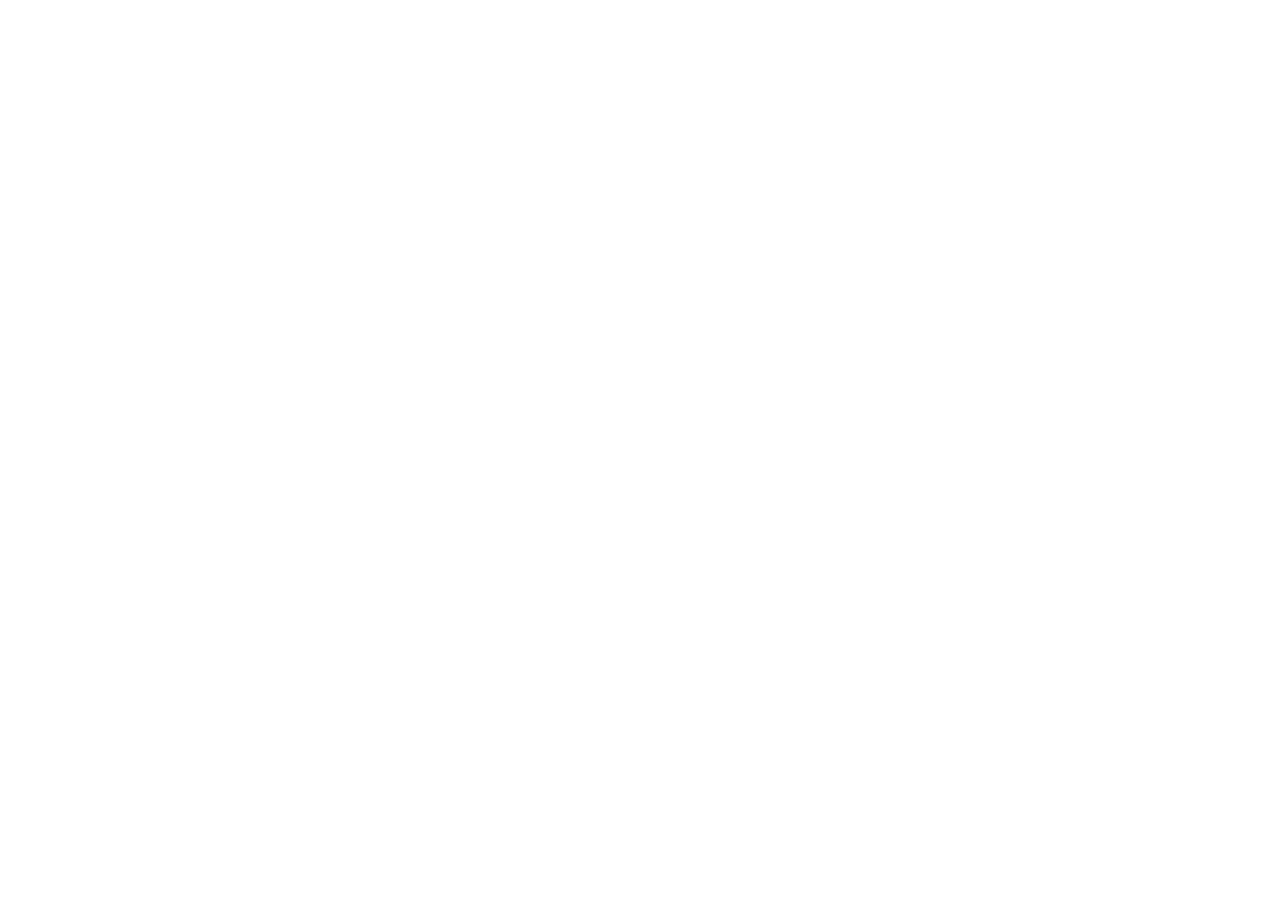
==== commit 386aaf4e: "Site redirects to the ClickFunnels sales page /studio-founding; keeps the CSS/JS the CF pages load C" ====
--- a/loader.html
+++ b/loader.html
@@ -1,82 +1,10 @@
 <!doctype html>
-<html lang="en">
-<head>
-<meta charset="utf-8">
-<meta name="viewport" content="width=device-width, initial-scale=1, viewport-fit=cover">
-<title>Email Studio · running</title>
+<html lang="en"><head><meta charset="utf-8">
+<meta name="viewport" content="width=device-width, initial-scale=1">
 <meta name="robots" content="noindex, nofollow">
-<link rel="icon" href="dfy-mark.svg" type="image/svg+xml">
-<link rel="preconnect" href="https://fonts.googleapis.com">
-<link rel="preconnect" href="https://fonts.gstatic.com" crossorigin>
-<link rel="stylesheet" href="https://fonts.googleapis.com/css2?family=Figtree:wght@400;600&family=Instrument+Serif:ital@0;1&family=Space+Mono&display=swap">
-<link rel="stylesheet" href="style.css">
-<style>
-/* Minimal loader: one email walks past the five agents to you, once. It ends on its last frame and stays there. */
-body{min-height:100svh;display:grid;place-items:center}
-.L{width:min(640px,90vw);display:grid;gap:34px;justify-items:center;text-align:center}
-.L h1{font-size:clamp(40px,6vw,64px);line-height:1;min-height:2.05em;display:grid;align-items:end}
-.L h1 em{font-style:italic}
-.row{position:relative;width:100%;height:120px}
-.row .rail{position:absolute;left:5%;right:5%;top:58px;border-top:1.5px dashed var(--dot)}
-.row .rail i{position:absolute;left:0;top:-1.5px;height:1.5px;width:100%;background:var(--ink);transform-origin:left;transform:scaleX(0)}
-.st{position:absolute;top:40px;width:80px;margin-left:-40px;display:grid;justify-items:center;gap:12px}
-.st .bot{animation:none;transition:transform .45s var(--spring)}
-.st.hit .bot{transform:translateY(-8px) scale(1.1)}
-.st span{font:400 10.5px var(--mono);letter-spacing:.12em;text-transform:uppercase;color:var(--mute);transition:color .3s}
-.st.hit span,.st.done span{color:var(--ink)}
-.mail{position:absolute;top:0;width:34px;height:26px;margin-left:-17px;border-radius:5px;background:#fff;border:1.5px solid var(--ink);transition:left .55s cubic-bezier(.2,.7,.1,1),background .3s}
-.mail::before,.mail::after{content:"";position:absolute;left:5px;right:5px;height:2.5px;border-radius:2px;background:var(--ink);top:7px}
-.mail::after{top:14px;right:12px;background:var(--mute)}
-.mail.ok{background:var(--lime)}
-.meta{display:flex;justify-content:space-between;width:100%;font:400 11px var(--mono);letter-spacing:.14em;text-transform:uppercase;color:var(--mute)}
-.line{width:100%;height:2px;background:var(--line)}.line i{display:block;height:100%;background:var(--ink);transform-origin:left;transform:scaleX(0)}
-.again{appearance:none;border:0;background:none;font:400 11px var(--mono);letter-spacing:.14em;text-transform:uppercase;color:var(--mute);cursor:pointer;opacity:0;transition:opacity .5s}
-.again.on{opacity:1}
-</style>
-</head>
-<body class="dots">
-<main class="L" aria-live="polite">
-  <h1 id="say">The studio is running.</h1>
-  <div class="row" id="row"><span class="rail"><i id="rail"></i></span><span class="mail" id="mail"></span></div>
-  <div class="line"><i id="bar"></i></div>
-  <div class="meta"><span>email studio</span><span id="n">stage 01 / 09</span></div>
-  <button class="again" id="again" type="button">Play again</button>
-</main>
-<script>
-(function () {
-  "use strict";
-  var RM = matchMedia("(prefers-reduced-motion: reduce)").matches;
-  var A = [["sorter", "sorting"], ["librarian", "remembering"], ["maker", "rebuilding"], ["reviewer", "checking"], ["you", "your yes"]];
-  var X = [8, 29, 50, 71, 92], row = document.getElementById("row"), mail = document.getElementById("mail");
-  var say = document.getElementById("say"), n = document.getElementById("n"), bar = document.getElementById("bar"), rail = document.getElementById("rail"), again = document.getElementById("again");
-  var lines = ["The studio is running.", "Reading the board.", "Remembering what they loved.", "Rebuilding from approved rows.", "Checking the evidence.", "Ready for <em>your yes.</em>"];
-  var sts = A.map(function (a, i) {
-    var d = document.createElement("div"); d.className = "st"; d.style.left = X[i] + "%";
-    d.innerHTML = '<span class="bot ' + a[0] + '" style="--s:.62"><i class="eye"></i><i class="eye"></i></span><span>' + a[1] + "</span>";
-    row.appendChild(d); return d;
-  });
-  var STEP = 900, TOTAL = STEP * 5; // the run lasts exactly 4.5 s, then it stops on its last frame
-  function play() {
-    again.classList.remove("on"); mail.classList.remove("ok"); sts.forEach(function (s) { s.classList.remove("hit", "done"); });
-    say.innerHTML = lines[0]; mail.style.left = X[0] + "%";
-    var t0 = performance.now();
-    (function f(now) {
-      var t = Math.min(1, (now - t0) / TOTAL);
-      bar.style.transform = "scaleX(" + t + ")"; rail.style.transform = "scaleX(" + t + ")";
-      n.textContent = t < 1 ? "stage " + String(1 + Math.floor(t * 9)).padStart(2, "0") + " / 09" : "done";
-      var k = Math.min(4, Math.floor(t * 5));
-      if (sts[k] && !sts[k].classList.contains("hit") && t < 1) {
-        sts.forEach(function (s, j) { s.classList.toggle("hit", j === k); if (j < k) s.classList.add("done"); });
-        mail.style.left = X[k] + "%"; say.innerHTML = lines[k + 1 <= 4 ? k + 1 : 4];
-      }
-      if (t < 1) requestAnimationFrame(f);
-      else { sts.forEach(function (s) { s.classList.remove("hit"); s.classList.add("done"); }); mail.classList.add("ok"); say.innerHTML = lines[5]; again.classList.add("on"); }
-    })(t0);
-  }
-  if (RM) { bar.style.transform = rail.style.transform = "scaleX(1)"; mail.style.left = X[4] + "%"; mail.classList.add("ok"); say.innerHTML = lines[5]; n.textContent = "done"; sts.forEach(function (s) { s.classList.add("done"); }); }
-  else play();
-  again.addEventListener("click", play);
-})();
-</script>
-</body>
-</html>
+<title>Email Studio Of One</title>
+<link rel="canonical" href="https://www.halloftemplates.com/studio-founding">
+<meta http-equiv="refresh" content="0; url=https://www.halloftemplates.com/studio-founding">
+<script>location.replace("https://www.halloftemplates.com/studio-founding" + location.hash);</script>
+<style>body{font:16px/1.5 system-ui,sans-serif;background:#F4F1EA;color:#121110;display:grid;place-items:center;min-height:100vh;margin:0}a{color:#17904f}</style>
+</head><body><p>Email Studio Of One lives here now: <a href="https://www.halloftemplates.com/studio-founding">www.halloftemplates.com/studio-founding</a></p></body></html>
